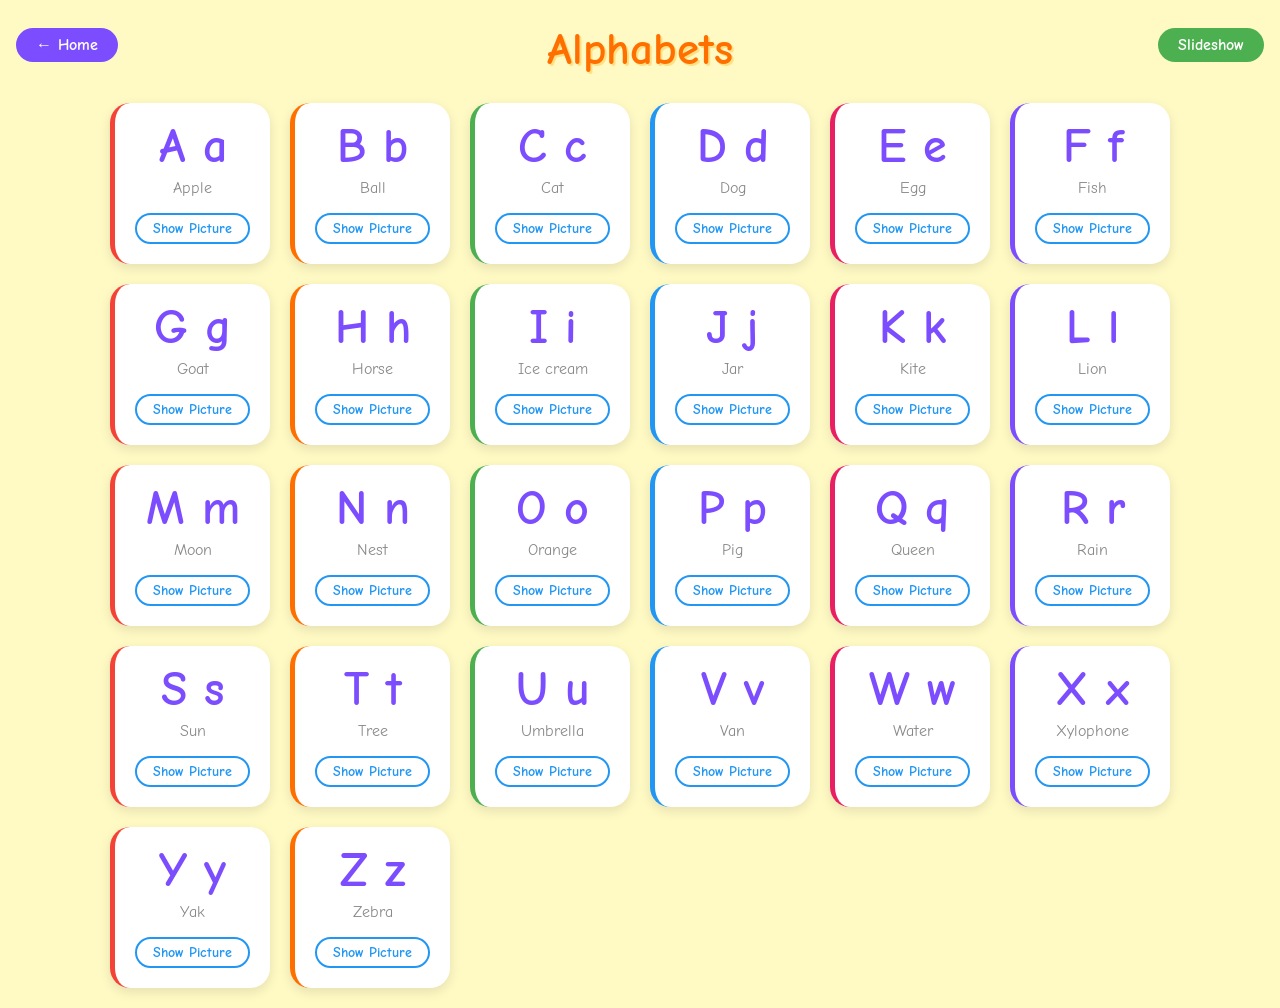
==== alphabets.html @ eb3c0ef3 "Initial commit" ====
<!DOCTYPE html>
<html lang="en">
<head>
  <meta charset="UTF-8">
  <meta name="viewport" content="width=device-width, initial-scale=1.0">
  <title>Alphabets - ABC Fun!</title>
  <link rel="stylesheet" href="css/style.css">
</head>
<body data-page="alphabets">
  <div class="header">
    <a href="index.html" class="back-btn">&larr; Home</a>
    <h1>Alphabets</h1>
    <button class="slideshow-start-btn" id="slideshow-start">Slideshow</button>
  </div>
  <div class="card-grid" id="card-grid"></div>

  <!-- Fullscreen Slideshow Overlay -->
  <div class="slideshow" id="slideshow" hidden>
    <button class="slideshow-close" id="slideshow-close">&times;</button>
    <div class="slideshow-content">
      <div class="slideshow-letter" id="slide-letter"></div>
      <div class="slideshow-word" id="slide-word"></div>
      <div class="slideshow-image-area" id="slide-image-area"></div>
      <button class="reveal-btn slideshow-reveal-btn" id="slide-reveal">Show Picture</button>
    </div>
    <div class="slideshow-nav">
      <button class="slideshow-btn" id="slide-prev">&larr;</button>
      <span class="slideshow-counter" id="slide-counter"></span>
      <button class="slideshow-btn" id="slide-next">&rarr;</button>
    </div>
  </div>
  <script src="js/words-data.js"></script>
  <script src="js/app.js"></script>
</body>
</html>
---- css/style.css ----
@import url('https://fonts.googleapis.com/css2?family=Comic+Neue:wght@400;700&display=swap');

:root {
  --color-bg: #FFF9C4;
  --color-card: #FFFFFF;
  --color-primary: #FF6F00;
  --color-secondary: #7C4DFF;
  --color-green: #4CAF50;
  --color-red: #F44336;
  --color-blue: #2196F3;
  --color-pink: #E91E63;
  --color-text: #333333;
  --color-text-light: #FFFFFF;
  --radius: 20px;
  --radius-pill: 30px;
  --font: 'Comic Neue', cursive, sans-serif;
}

* {
  margin: 0;
  padding: 0;
  box-sizing: border-box;
}

body {
  font-family: var(--font);
  font-size: 20px;
  background: var(--color-bg);
  color: var(--color-text);
  min-height: 100vh;
}

/* ===== Header ===== */

.header {
  text-align: center;
  padding: 24px 16px 8px;
  position: relative;
}

.header h1 {
  font-size: 2.8rem;
  font-weight: 700;
  color: var(--color-primary);
  text-shadow: 2px 2px 0 #FFE082;
}

.back-btn {
  position: absolute;
  left: 16px;
  top: 28px;
  background: var(--color-secondary);
  color: var(--color-text-light);
  text-decoration: none;
  font-family: var(--font);
  font-size: 1rem;
  font-weight: 700;
  padding: 8px 20px;
  border-radius: var(--radius-pill);
  transition: transform 0.2s ease, background 0.2s ease;
}

.back-btn:hover {
  transform: scale(1.08);
  background: #651FFF;
}

/* ===== Landing Page ===== */

.landing {
  display: flex;
  flex-direction: column;
  align-items: center;
  justify-content: center;
  min-height: 80vh;
  gap: 40px;
  padding: 20px;
}

.landing h1 {
  font-size: 3.5rem;
  color: var(--color-primary);
  text-shadow: 3px 3px 0 #FFE082;
}

.landing-subtitle {
  font-size: 1.4rem;
  color: var(--color-secondary);
  margin-top: -20px;
}

.nav-buttons {
  display: flex;
  gap: 30px;
  flex-wrap: wrap;
  justify-content: center;
}

.nav-btn {
  display: flex;
  flex-direction: column;
  align-items: center;
  justify-content: center;
  width: 200px;
  height: 200px;
  border-radius: var(--radius);
  text-decoration: none;
  font-family: var(--font);
  font-weight: 700;
  font-size: 1.5rem;
  color: var(--color-text-light);
  box-shadow: 0 6px 20px rgba(0, 0, 0, 0.15);
  transition: transform 0.2s ease;
}

.nav-btn:hover {
  animation: bounce 0.4s ease;
}

.nav-btn--green {
  background: linear-gradient(135deg, #66BB6A, #43A047);
}

.nav-btn--orange {
  background: linear-gradient(135deg, #FFA726, #FB8C00);
}

.nav-btn-icon {
  font-size: 3rem;
  margin-bottom: 8px;
}

/* ===== Card Grid ===== */

.card-grid {
  display: grid;
  grid-template-columns: repeat(auto-fill, minmax(160px, 1fr));
  gap: 20px;
  padding: 20px;
  max-width: 1100px;
  margin: 0 auto;
}

/* ===== Card ===== */

.card {
  background: var(--color-card);
  border-radius: var(--radius);
  box-shadow: 0 4px 12px rgba(0, 0, 0, 0.1);
  padding: 20px;
  text-align: center;
  display: flex;
  flex-direction: column;
  align-items: center;
  gap: 8px;
  animation: popIn 0.3s ease backwards;
  transition: transform 0.2s ease;
}

.card:hover {
  transform: scale(1.05);
}

/* Colorful left borders cycling through accent colors */
.card:nth-child(6n+1) { border-left: 5px solid var(--color-red); }
.card:nth-child(6n+2) { border-left: 5px solid var(--color-primary); }
.card:nth-child(6n+3) { border-left: 5px solid var(--color-green); }
.card:nth-child(6n+4) { border-left: 5px solid var(--color-blue); }
.card:nth-child(6n+5) { border-left: 5px solid var(--color-pink); }
.card:nth-child(6n+6) { border-left: 5px solid var(--color-secondary); }

.card-letter {
  font-size: 3rem;
  font-weight: 700;
  color: var(--color-secondary);
  line-height: 1;
}

.card-label {
  font-size: 1rem;
  color: #888;
}

.card-word {
  font-size: 2.2rem;
  font-weight: 700;
  color: var(--color-primary);
  line-height: 1.2;
  text-transform: lowercase;
}

/* ===== Image Area ===== */

.card-image-area {
  width: 100%;
  max-height: 0;
  opacity: 0;
  overflow: hidden;
  transition: max-height 0.4s ease, opacity 0.3s ease;
}

.card-image-area.visible {
  max-height: 250px;
  opacity: 1;
}

.card-image-area.hidden {
  max-height: 0;
  opacity: 0;
}

.card-img {
  width: 100%;
  max-width: 150px;
  height: auto;
  border-radius: 12px;
  margin-top: 8px;
}

.card-emoji {
  font-size: 4rem;
  display: block;
  margin-top: 8px;
}

/* ===== Buttons ===== */

.reveal-btn {
  background: none;
  border: 2px solid var(--color-blue);
  color: var(--color-blue);
  font-family: var(--font);
  font-size: 0.85rem;
  font-weight: 700;
  padding: 6px 16px;
  border-radius: var(--radius-pill);
  cursor: pointer;
  transition: background 0.2s ease, color 0.2s ease, transform 0.2s ease;
}

.reveal-btn:hover {
  background: var(--color-blue);
  color: var(--color-text-light);
  transform: scale(1.05);
}

.reveal-btn:disabled {
  opacity: 0.6;
  cursor: wait;
}

/* ===== Length Selector ===== */

.length-selector {
  display: flex;
  gap: 12px;
  justify-content: center;
  flex-wrap: wrap;
  padding: 16px 20px;
  max-width: 600px;
  margin: 0 auto;
}

.length-btn {
  width: 60px;
  height: 60px;
  border-radius: 50%;
  border: 3px solid var(--color-primary);
  background: none;
  color: var(--color-primary);
  font-family: var(--font);
  font-size: 1.5rem;
  font-weight: 700;
  cursor: pointer;
  transition: background 0.2s ease, color 0.2s ease, transform 0.2s ease;
}

.length-btn:hover {
  transform: scale(1.1);
}

.length-btn.active {
  background: var(--color-primary);
  color: var(--color-text-light);
  transform: scale(1.1);
}

/* ===== Animations ===== */

@keyframes popIn {
  from {
    transform: scale(0.5);
    opacity: 0;
  }
  to {
    transform: scale(1);
    opacity: 1;
  }
}

@keyframes bounce {
  0%, 100% { transform: translateY(0); }
  50% { transform: translateY(-10px); }
}

/* ===== Slideshow Start Button ===== */

.slideshow-start-btn {
  position: absolute;
  right: 16px;
  top: 28px;
  background: var(--color-green);
  color: var(--color-text-light);
  font-family: var(--font);
  font-size: 1rem;
  font-weight: 700;
  padding: 8px 20px;
  border: none;
  border-radius: var(--radius-pill);
  cursor: pointer;
  transition: transform 0.2s ease, background 0.2s ease;
}

.slideshow-start-btn:hover {
  transform: scale(1.08);
  background: #388E3C;
}

/* ===== Fullscreen Slideshow ===== */

.slideshow {
  position: fixed;
  inset: 0;
  z-index: 1000;
  background: linear-gradient(135deg, #FFF9C4 0%, #FFECB3 50%, #FFF9C4 100%);
  display: flex;
  flex-direction: column;
  align-items: center;
  justify-content: center;
  gap: 20px;
  touch-action: pan-y;
}

.slideshow[hidden] {
  display: none;
}

.slideshow-close {
  position: absolute;
  top: 16px;
  right: 16px;
  width: 50px;
  height: 50px;
  border-radius: 50%;
  border: none;
  background: var(--color-red);
  color: var(--color-text-light);
  font-size: 1.8rem;
  font-family: var(--font);
  font-weight: 700;
  cursor: pointer;
  transition: transform 0.2s ease;
  display: flex;
  align-items: center;
  justify-content: center;
  line-height: 1;
}

.slideshow-close:hover {
  transform: scale(1.1);
}

.slideshow-content {
  display: flex;
  flex-direction: column;
  align-items: center;
  gap: 12px;
  animation: popIn 0.3s ease;
}

.slideshow-letter {
  font-size: 12rem;
  font-weight: 700;
  color: var(--color-secondary);
  line-height: 1;
  text-shadow: 4px 4px 0 #D1C4E9;
}

.slideshow-word {
  font-size: 2rem;
  font-weight: 700;
  color: var(--color-primary);
}

.slideshow-image-area {
  min-height: 0;
  transition: min-height 0.3s ease, opacity 0.3s ease;
  display: flex;
  align-items: center;
  justify-content: center;
}

.slideshow-image-area .card-img {
  max-width: 200px;
  max-height: 200px;
  border-radius: 16px;
}

.slideshow-image-area .card-emoji {
  font-size: 6rem;
}

.slideshow-reveal-btn {
  font-size: 1.1rem;
  padding: 10px 28px;
}

.slideshow-nav {
  display: flex;
  align-items: center;
  gap: 24px;
}

.slideshow-btn {
  width: 70px;
  height: 70px;
  border-radius: 50%;
  border: none;
  background: var(--color-secondary);
  color: var(--color-text-light);
  font-size: 2rem;
  font-family: var(--font);
  font-weight: 700;
  cursor: pointer;
  transition: transform 0.2s ease, background 0.2s ease;
  display: flex;
  align-items: center;
  justify-content: center;
}

.slideshow-btn:hover {
  transform: scale(1.1);
  background: #651FFF;
}

.slideshow-counter {
  font-size: 1.2rem;
  font-weight: 700;
  color: var(--color-text);
  min-width: 60px;
  text-align: center;
}

/* ===== Responsive ===== */

@media (max-width: 600px) {
  .landing h1 {
    font-size: 2.5rem;
  }

  .nav-btn {
    width: 150px;
    height: 150px;
    font-size: 1.2rem;
  }

  .nav-btn-icon {
    font-size: 2.5rem;
  }

  .card-grid {
    grid-template-columns: repeat(auto-fill, minmax(130px, 1fr));
    gap: 12px;
    padding: 12px;
  }

  .header h1 {
    font-size: 2rem;
  }

  .back-btn,
  .slideshow-start-btn {
    position: static;
    display: inline-block;
    margin-bottom: 8px;
  }

  .card-letter {
    font-size: 2.5rem;
  }

  .card-word {
    font-size: 1.8rem;
  }

  .length-btn {
    width: 50px;
    height: 50px;
    font-size: 1.3rem;
  }

  .slideshow-letter {
    font-size: 7rem;
  }

  .slideshow-word {
    font-size: 1.5rem;
  }

  .slideshow-image-area .card-img {
    max-width: 150px;
    max-height: 150px;
  }

  .slideshow-image-area .card-emoji {
    font-size: 4.5rem;
  }

  .slideshow-btn {
    width: 56px;
    height: 56px;
    font-size: 1.6rem;
  }

  .slideshow-close {
    width: 44px;
    height: 44px;
    font-size: 1.5rem;
  }
}
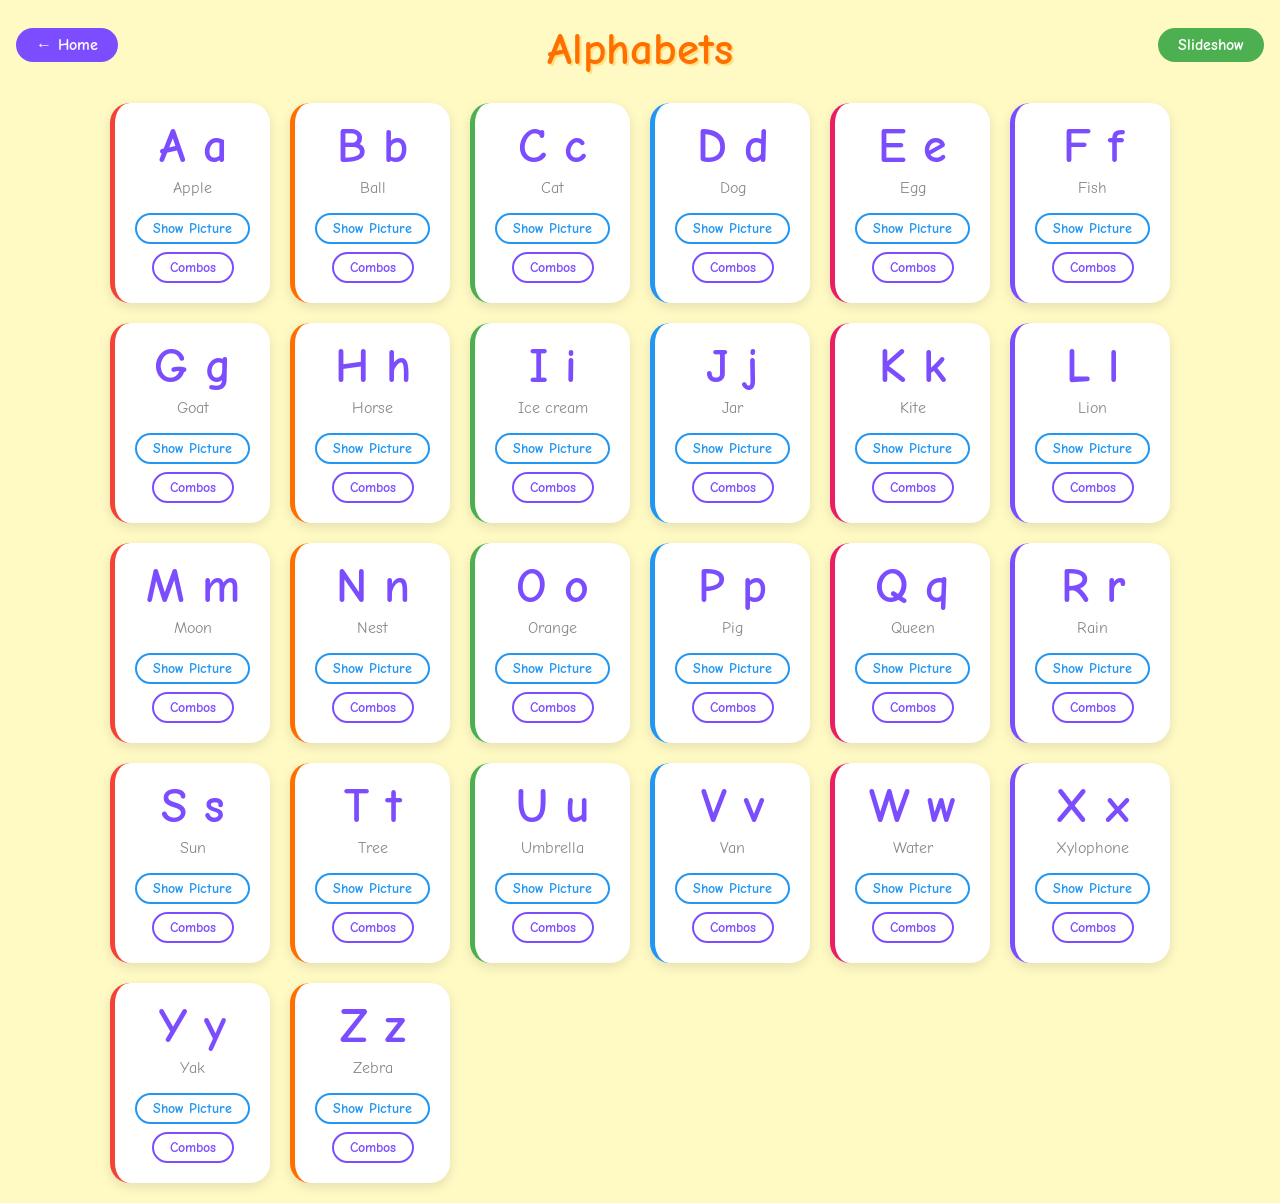
==== commit eeda603a: "rand and combos" ====
--- a/alphabets.html
+++ b/alphabets.html
@@ -22,11 +22,25 @@
       <div class="slideshow-word" id="slide-word"></div>
       <div class="slideshow-image-area" id="slide-image-area"></div>
       <button class="reveal-btn slideshow-reveal-btn" id="slide-reveal">Show Picture</button>
+      <button class="reveal-btn slideshow-combo-btn" id="slide-combo">Combos</button>
     </div>
     <div class="slideshow-nav">
       <button class="slideshow-btn" id="slide-prev">&larr;</button>
       <span class="slideshow-counter" id="slide-counter"></span>
       <button class="slideshow-btn" id="slide-next">&rarr;</button>
+      <button class="slideshow-btn" id="slide-rand">&#x1f3b2;</button>
+    </div>
+  </div>
+  <!-- Combo Slideshow Overlay -->
+  <div class="combo-overlay" id="combo-overlay" hidden>
+    <button class="slideshow-close" id="combo-close">&times;</button>
+    <div class="slideshow-content">
+      <div class="combo-letter" id="combo-letter"></div>
+    </div>
+    <div class="slideshow-nav">
+      <button class="slideshow-btn" id="combo-prev">&larr;</button>
+      <span class="slideshow-counter" id="combo-counter"></span>
+      <button class="slideshow-btn" id="combo-next">&rarr;</button>
     </div>
   </div>
   <script src="js/words-data.js"></script>
--- a/css/style.css
+++ b/css/style.css
@@ -451,6 +451,55 @@
   text-align: center;
 }
 
+/* ===== Combo Overlay ===== */
+
+.combo-overlay {
+  position: fixed;
+  inset: 0;
+  z-index: 1100;
+  background: linear-gradient(135deg, #E8EAF6 0%, #C5CAE9 50%, #E8EAF6 100%);
+  display: flex;
+  flex-direction: column;
+  align-items: center;
+  justify-content: center;
+  gap: 20px;
+  touch-action: pan-y;
+}
+
+.combo-overlay[hidden] {
+  display: none;
+}
+
+.combo-letter {
+  font-size: 12rem;
+  font-weight: 700;
+  color: var(--color-primary);
+  line-height: 1;
+  text-shadow: 4px 4px 0 #FFCC80;
+}
+
+.combo-btn {
+  border-color: var(--color-secondary) !important;
+  color: var(--color-secondary) !important;
+}
+
+.combo-btn:hover {
+  background: var(--color-secondary) !important;
+  color: var(--color-text-light) !important;
+}
+
+.slideshow-combo-btn {
+  border-color: var(--color-secondary) !important;
+  color: var(--color-secondary) !important;
+  font-size: 1.1rem;
+  padding: 10px 28px;
+}
+
+.slideshow-combo-btn:hover {
+  background: var(--color-secondary) !important;
+  color: var(--color-text-light) !important;
+}
+
 /* ===== Responsive ===== */
 
 @media (max-width: 600px) {
@@ -527,4 +576,8 @@
     height: 44px;
     font-size: 1.5rem;
   }
-}
+
+  .combo-letter {
+    font-size: 7rem;
+  }
+}
